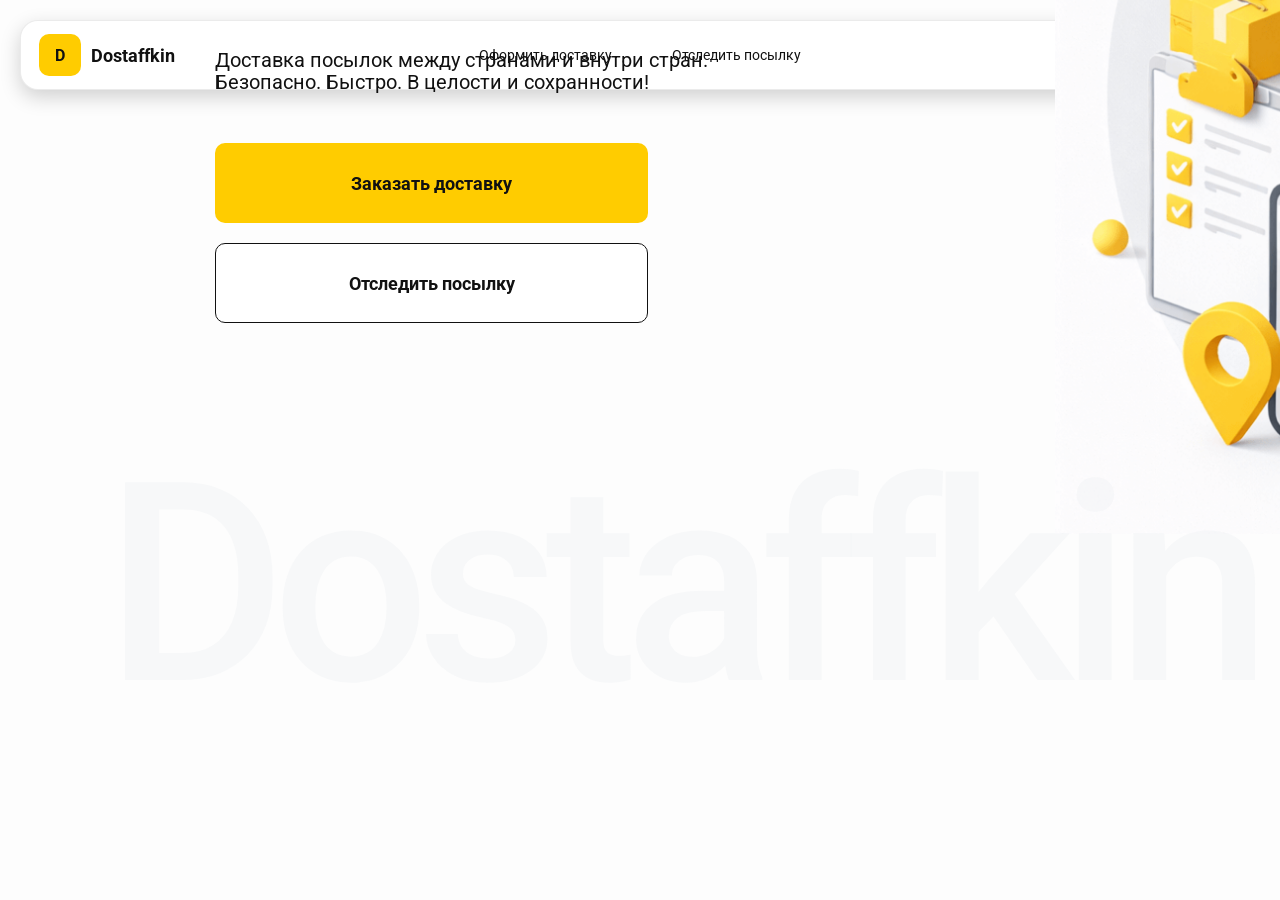
==== index.html @ 1042c70a "1223" ====
<!DOCTYPE html>
<html lang="ru">

<head>
    <meta charset="UTF-8">
    <meta name="viewport" content="width=device-width,initial-scale=1,maximum-scale=1,user-scalable=0" />
    <title>Dostaffkin — Доставка посылок между странами и внутри стран. Безопасно. Быстро. В целости и сохранности!
    </title>
    <link rel="stylesheet" href="styles/base.css" />
    <link rel="stylesheet" href="styles/base_adaptive.css" />
    <link rel="stylesheet" href="styles/index.css" />
    <link rel="stylesheet" href="styles/index_adaptive.css" />
</head>

<body>
    <div class="container">
        <header class="header">
            <a class="header-brand" href="#">
                <div class="header-logo">D</div>
                <div class="header-title">Dostaffkin</div>
            </a>
            <nav class="header-menu">
                <a class="header-link" href="#">Оформить <span>доставку</span></a>
                <a class="header-link" href="#">Отследить <span>посылку</span></a>
            </nav>
            <main class="main">
                <section class="main-info">
                    <div class="main-title">
                        <span>D</span>ostaffkin
                    </div>
                    <div class="main-features">
                        <div class="main-feature">Отслеживание 24/7</div>
                        <div class="main-feature">Лучшие маршруты</div>
                        <div class="main-feature">Страхование посылок</div>
                        <div class="main-feature">Доставка в срок</div>
                        <div class="main-feature">Выгодные тарифы</div>
                    </div>
                    <div class="main-description">
                        Доставка посылок между странами и внутри стран.
                        Безопасно. Быстро. В целости и сохранности!
                    </div>
                    <div class="main-actions">
                        <a class="button" type="button" href="./order.html">Заказать доставку</a>
                        <a class="button button-white" type="button" href="./track.html">Отследить посылку</a>
                    </div>
                </section>
                <div class="main-title-ghost">Dostaffkin</div>
                <section class="main-image">
                    <img src="images/main-image.png" alt="Main image" />
                </section>
            </main>
        </header>
    </div>
</body>

</html>
---- styles/base.css ----
*, *::before, *::after {
    box-sizing: border-box;
}
@font-face {
    font-family: "Roboto";
    src: url("../fonts/Roboto-Regular.ttf");
    font-weight: normal;
}

@font-face {
    font-family: "Roboto";
    src: url("../fonts/Roboto-Bold.ttf");
    font-weight: bold;
}

@font-face {
    font-family: "Roboto";
    src: url("../fonts/Roboto-Medium.ttf");
    font-weight: 500;
}
html, body {
    margin: 0;
    color: #111111;
    font-family: "Roboto", sans-serif;
}

body {
    background: #FDFDFD;
}
.header {
    border-radius: 18px;
    box-shadow: 0 7px 20px 0 #0000002E;
    backdrop-filter: blur(10px);
    background: #ffffff;
    left: 20px;
    border: 1px solid rgba(0, 0, 0, 0.08);
    position: fixed;
    right: 20px;
    top: 20px;
    padding: 14px 18px;
    height: 70px;
    display: flex;
    align-items: center;
    z-index: 6;
}
.header-brand {
    display: flex;
    align-items: center;
    text-decoration: none;
    gap: 10px;
}

.header-logo {
    width: 42px;
    height: 42px;
    border-radius: 10px;
    background: #FFCC00;
    display: grid;
    place-items: center;
    font-weight: bold;
    color: #111;
}

.header-title {
    font-size: 18px;
    font-weight: bold;
    color: #111111;
    text-decoration: none;
}
.header-menu {
    display: flex;
    align-items: center;
    gap: 60px;
    margin: 0;
    position: absolute;
    left: 50%;
    transform: translateX(-50%);
}

.header-link {
    font-size: 14px;
    color: #111111;
    text-decoration: none;
}
.button {
    border: 0;
    outline: none;
    height: 44px;
    border-radius: 10px;
    font-size: 14px;
    font-weight: bold;
    cursor: pointer;
    font-family: inherit;
    transition: transform .08s ease, opacity .12s ease;
    background: #ffcc00;
    color: #111111;
    text-align: center;
    text-decoration: none;
}

.button:hover {
    background-color: #E5BC19;
}

.button:disabled {
    cursor: not-allowed;
    background-color: #FADE6E;
    color: #787878;
    transform: none;
}

.button.button-white {
    background: #ffffff;
    border: 1px solid #111111;
}

.button.button-white:hover {
    background: rgb(241 241 241);
}
---- styles/index.css ----
.container {
    overflow: hidden;
    min-height: 100vh;
}
.main {
    padding: 111px 40px 40px;
    position: relative;
    display: flex;
}
.main-info {
    max-width: 840px;
    width: 100%;
    position: relative;
}
.main-title {
    margin-top: 98px;
    font-weight: 500;
    font-size: 200px;
    line-height: 1;
    letter-spacing: -0.05em;
    color: #111111;
    left: -15px;
    position: relative;
}

.main-title span {
    color: #ffcc00;
}
.main-features {
    margin-top: 15px;
    display: flex;
    flex-wrap: wrap;
    gap: 10px;
}

.main-feature {
    background: #111111;
    color: #ffffff;
    padding: 12px 14px;
    font-weight: 500;
    font-size: 14px;
    line-height: 1.1;
    border-radius: 10px;
}
.main-description {
    margin-top: 50px;
    max-width: 500px;
    font-size: 20px;
    line-height: 1.1;
    color: #111111;
}
.main-actions {
    margin-top: 50px;
    display: flex;
    flex-direction: column;
    gap: 20px;
}

.main-actions .button {
    height: 80px;
    width: 433px;
    font-size: 18px;
    font-weight: bold;
    place-items: center;
    display: grid;
}
.main-title-ghost {
    position: absolute;
    z-index: -1;
    left: -70px;
    bottom: -150px;
    font-weight: 500;
    font-size: 278px;
    line-height: 1;
    letter-spacing: -0.05em;
    color: #ECEDF04D;
}
.main-image {
    width: 1024px;
    top: 100px;
    z-index: -2;
}

.main-image img {
    width: 100%;
    max-width: 1024px;
    height: auto;
    display: block;
}
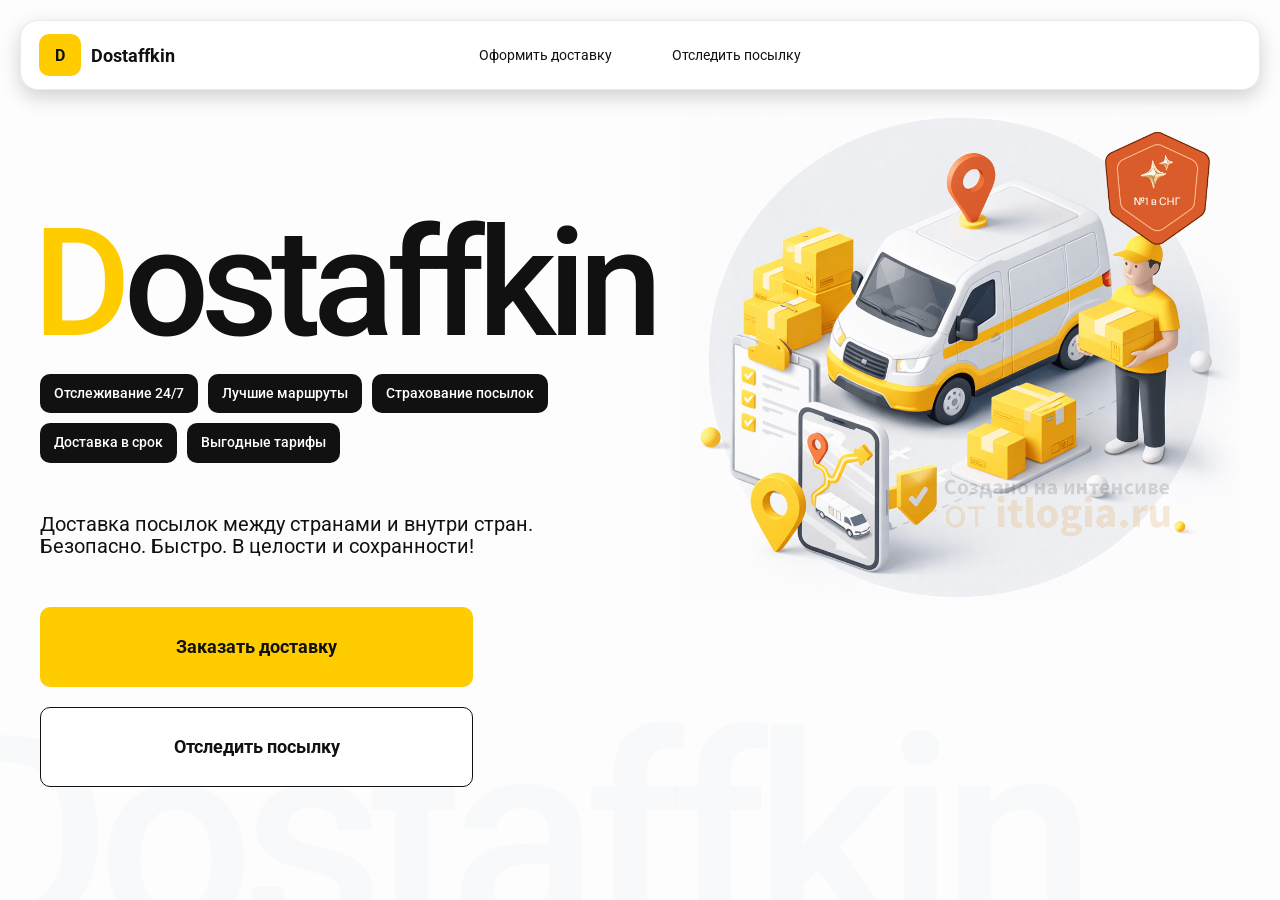
==== commit 3e8505ec: "1234" ====
--- a/index.html
+++ b/index.html
@@ -23,7 +23,9 @@
                 <a class="header-link" href="#">Оформить <span>доставку</span></a>
                 <a class="header-link" href="#">Отследить <span>посылку</span></a>
             </nav>
-            <main class="main">
+       
+        </header>     
+        <main class="main">
                 <section class="main-info">
                     <div class="main-title">
                         <span>D</span>ostaffkin
@@ -49,7 +51,6 @@
                     <img src="images/main-image.png" alt="Main image" />
                 </section>
             </main>
-        </header>
     </div>
 </body>
 
--- a/styles/base_adaptive.css
+++ b/styles/base_adaptive.css
@@ -0,0 +1,32 @@
+@media (max-width: 767px) {
+    .header {
+        left: 10px;
+        right: 10px;
+        top: 10px;
+    }
+
+    .header-link span {
+        display: none;
+    }
+
+    .header-menu {
+        gap: 20px;
+        justify-content: flex-start;
+        margin: 0 0 0 30px;
+        position: static;
+        transform: none;
+    }
+}
+
+@media (max-width: 420px) {
+    .header-title {
+        display: none;
+    }
+}
+
+@media (max-width: 374px) {
+    .header-menu {
+        gap: 10px;
+        margin: 0 0 0 10px;
+    }
+}
--- a/styles/index_adaptive.css
+++ b/styles/index_adaptive.css
@@ -0,0 +1,94 @@
+@media (max-width: 1760px) {
+    .main-title {
+        font-size: 150px;
+        left: -7px;
+    }
+
+    .main-info {
+        max-width: 640px;
+    }
+}
+@media (max-width: 1200px) {
+    .main-info {
+        max-width: 540px;
+    }
+
+    .main {
+        padding: 111px 20px 20px;
+    }
+
+    .main-title {
+        font-size: 120px;
+        left: -4px;
+    }
+
+    .main-title-ghost {
+        font-size: 220px;
+    }
+}
+@media (max-width: 1024px) {
+    .main-title {
+        margin-top: 30px;
+    }
+
+    .main {
+        flex-direction: column-reverse;
+    }
+
+    .main-image {
+        max-width: 350px;
+        position: absolute;
+        left: 370px;
+        top: 370px;
+    }
+
+    .main-info {
+        max-width: 100%;
+    }
+
+    .main-actions {
+        gap: 10px;
+    }
+
+    .main-actions .button {
+        height: 50px;
+        font-size: 14px;
+        width: auto;
+        max-width: 300px;
+    }
+
+    .main-description {
+        max-width: 350px;
+    }
+}
+@media (max-width: 570px) {
+    .main-title {
+        font-size: 88px;
+    }
+
+    .main-description {
+        max-width: 100%
+    }
+
+    .main-actions {
+       width: 100%;
+    }
+
+    .main-actions .button {
+        width: 100%;
+        max-width: 100%
+    }
+
+    .main-image {
+        max-width: 650px;
+        position: absolute;
+        left: 170px;
+        top: 70px;
+        opacity: 0.2;
+    }
+}
+@media (max-width: 400px) {
+    .main-title {
+        font-size: 70px;
+    }
+}
